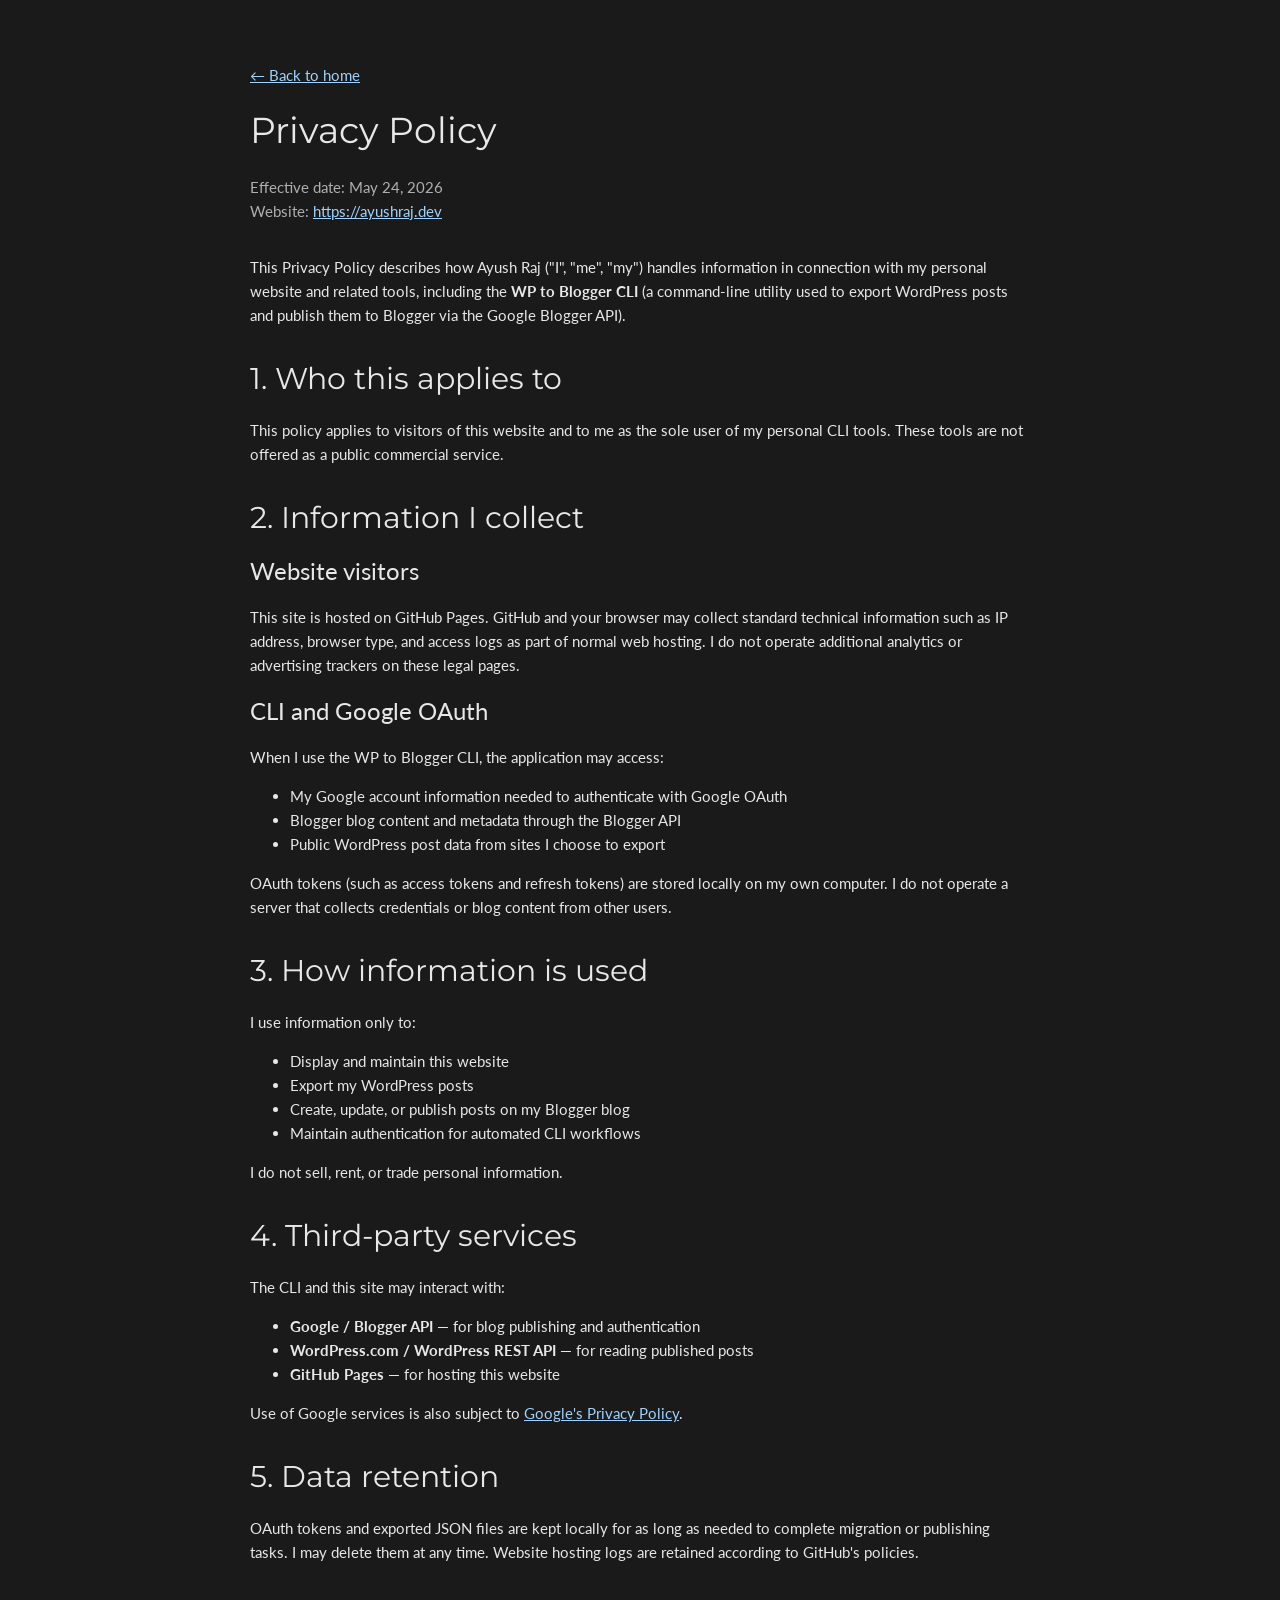
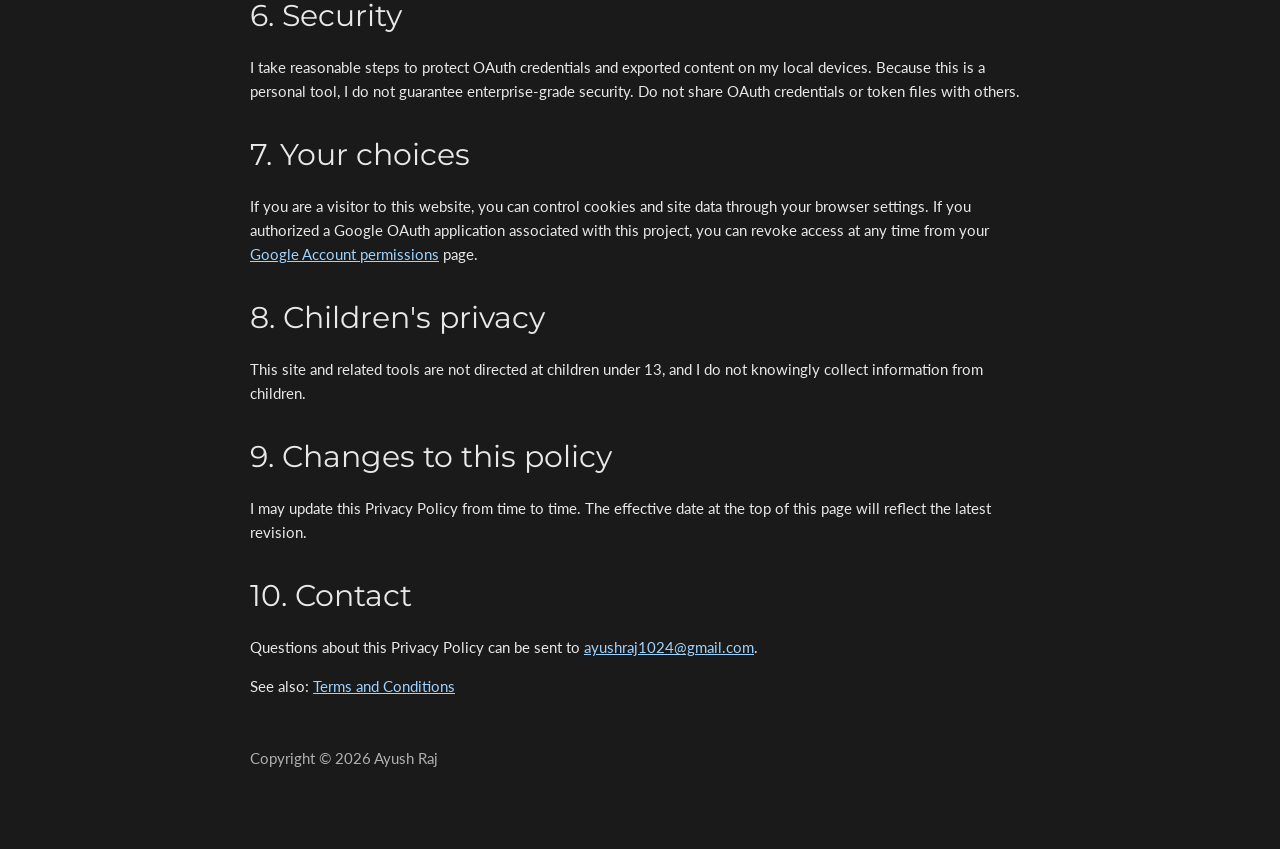
==== privacy-policy.html @ 12205f0f "Add privacy policy and terms and conditions" ====
<!DOCTYPE html>
<html lang="en">
<head>
  <title>Privacy Policy | Ayush Raj</title>
  <meta charset="UTF-8">
  <meta name="viewport" content="width=device-width, initial-scale=1">
  <link rel="stylesheet" href="https://www.w3schools.com/w3css/4/w3.css">
  <link rel="stylesheet" href="https://fonts.googleapis.com/css?family=Lato">
  <link rel="stylesheet" href="https://fonts.googleapis.com/css?family=Montserrat">
  <style>
    body, h1, h2, h3, p, li { font-family: "Lato", sans-serif; }
    h1, h2 { font-family: "Montserrat", sans-serif; }
    body { background-color: #191A19; color: #e8e8e8; line-height: 1.6; }
    a { color: #9fd3ff; }
    .legal-page { max-width: 820px; margin: 0 auto; padding: 48px 20px 64px; }
    .legal-meta { color: #b0b0b0; margin-bottom: 32px; }
    .legal-section { margin-top: 28px; }
  </style>
</head>
<body>
  <main class="legal-page">
    <p><a href="index.html">← Back to home</a></p>

    <h1>Privacy Policy</h1>
    <p class="legal-meta">
      Effective date: May 24, 2026<br>
      Website: <a href="https://ayushraj.dev">https://ayushraj.dev</a>
    </p>

    <p>
      This Privacy Policy describes how Ayush Raj ("I", "me", "my") handles information
      in connection with my personal website and related tools, including the
      <strong>WP to Blogger CLI</strong> (a command-line utility used to export WordPress
      posts and publish them to Blogger via the Google Blogger API).
    </p>

    <section class="legal-section">
      <h2>1. Who this applies to</h2>
      <p>
        This policy applies to visitors of this website and to me as the sole user of my
        personal CLI tools. These tools are not offered as a public commercial service.
      </p>
    </section>

    <section class="legal-section">
      <h2>2. Information I collect</h2>
      <h3>Website visitors</h3>
      <p>
        This site is hosted on GitHub Pages. GitHub and your browser may collect standard
        technical information such as IP address, browser type, and access logs as part of
        normal web hosting. I do not operate additional analytics or advertising trackers
        on these legal pages.
      </p>

      <h3>CLI and Google OAuth</h3>
      <p>
        When I use the WP to Blogger CLI, the application may access:
      </p>
      <ul>
        <li>My Google account information needed to authenticate with Google OAuth</li>
        <li>Blogger blog content and metadata through the Blogger API</li>
        <li>Public WordPress post data from sites I choose to export</li>
      </ul>
      <p>
        OAuth tokens (such as access tokens and refresh tokens) are stored locally on my
        own computer. I do not operate a server that collects credentials or blog content
        from other users.
      </p>
    </section>

    <section class="legal-section">
      <h2>3. How information is used</h2>
      <p>I use information only to:</p>
      <ul>
        <li>Display and maintain this website</li>
        <li>Export my WordPress posts</li>
        <li>Create, update, or publish posts on my Blogger blog</li>
        <li>Maintain authentication for automated CLI workflows</li>
      </ul>
      <p>I do not sell, rent, or trade personal information.</p>
    </section>

    <section class="legal-section">
      <h2>4. Third-party services</h2>
      <p>The CLI and this site may interact with:</p>
      <ul>
        <li><strong>Google / Blogger API</strong> — for blog publishing and authentication</li>
        <li><strong>WordPress.com / WordPress REST API</strong> — for reading published posts</li>
        <li><strong>GitHub Pages</strong> — for hosting this website</li>
      </ul>
      <p>
        Use of Google services is also subject to
        <a href="https://policies.google.com/privacy">Google's Privacy Policy</a>.
      </p>
    </section>

    <section class="legal-section">
      <h2>5. Data retention</h2>
      <p>
        OAuth tokens and exported JSON files are kept locally for as long as needed to
        complete migration or publishing tasks. I may delete them at any time. Website
        hosting logs are retained according to GitHub's policies.
      </p>
    </section>

    <section class="legal-section">
      <h2>6. Security</h2>
      <p>
        I take reasonable steps to protect OAuth credentials and exported content on my
        local devices. Because this is a personal tool, I do not guarantee enterprise-grade
        security. Do not share OAuth credentials or token files with others.
      </p>
    </section>

    <section class="legal-section">
      <h2>7. Your choices</h2>
      <p>
        If you are a visitor to this website, you can control cookies and site data through
        your browser settings. If you authorized a Google OAuth application associated with
        this project, you can revoke access at any time from your
        <a href="https://myaccount.google.com/permissions">Google Account permissions</a>
        page.
      </p>
    </section>

    <section class="legal-section">
      <h2>8. Children's privacy</h2>
      <p>
        This site and related tools are not directed at children under 13, and I do not
        knowingly collect information from children.
      </p>
    </section>

    <section class="legal-section">
      <h2>9. Changes to this policy</h2>
      <p>
        I may update this Privacy Policy from time to time. The effective date at the top
        of this page will reflect the latest revision.
      </p>
    </section>

    <section class="legal-section">
      <h2>10. Contact</h2>
      <p>
        Questions about this Privacy Policy can be sent to
        <a href="mailto:ayushraj1024@gmail.com">ayushraj1024@gmail.com</a>.
      </p>
      <p>
        See also: <a href="terms-and-conditions.html">Terms and Conditions</a>
      </p>
    </section>

    <footer style="margin-top: 48px; color: #b0b0b0;">
      <p>Copyright © 2026 Ayush Raj</p>
    </footer>
  </main>
</body>
</html>
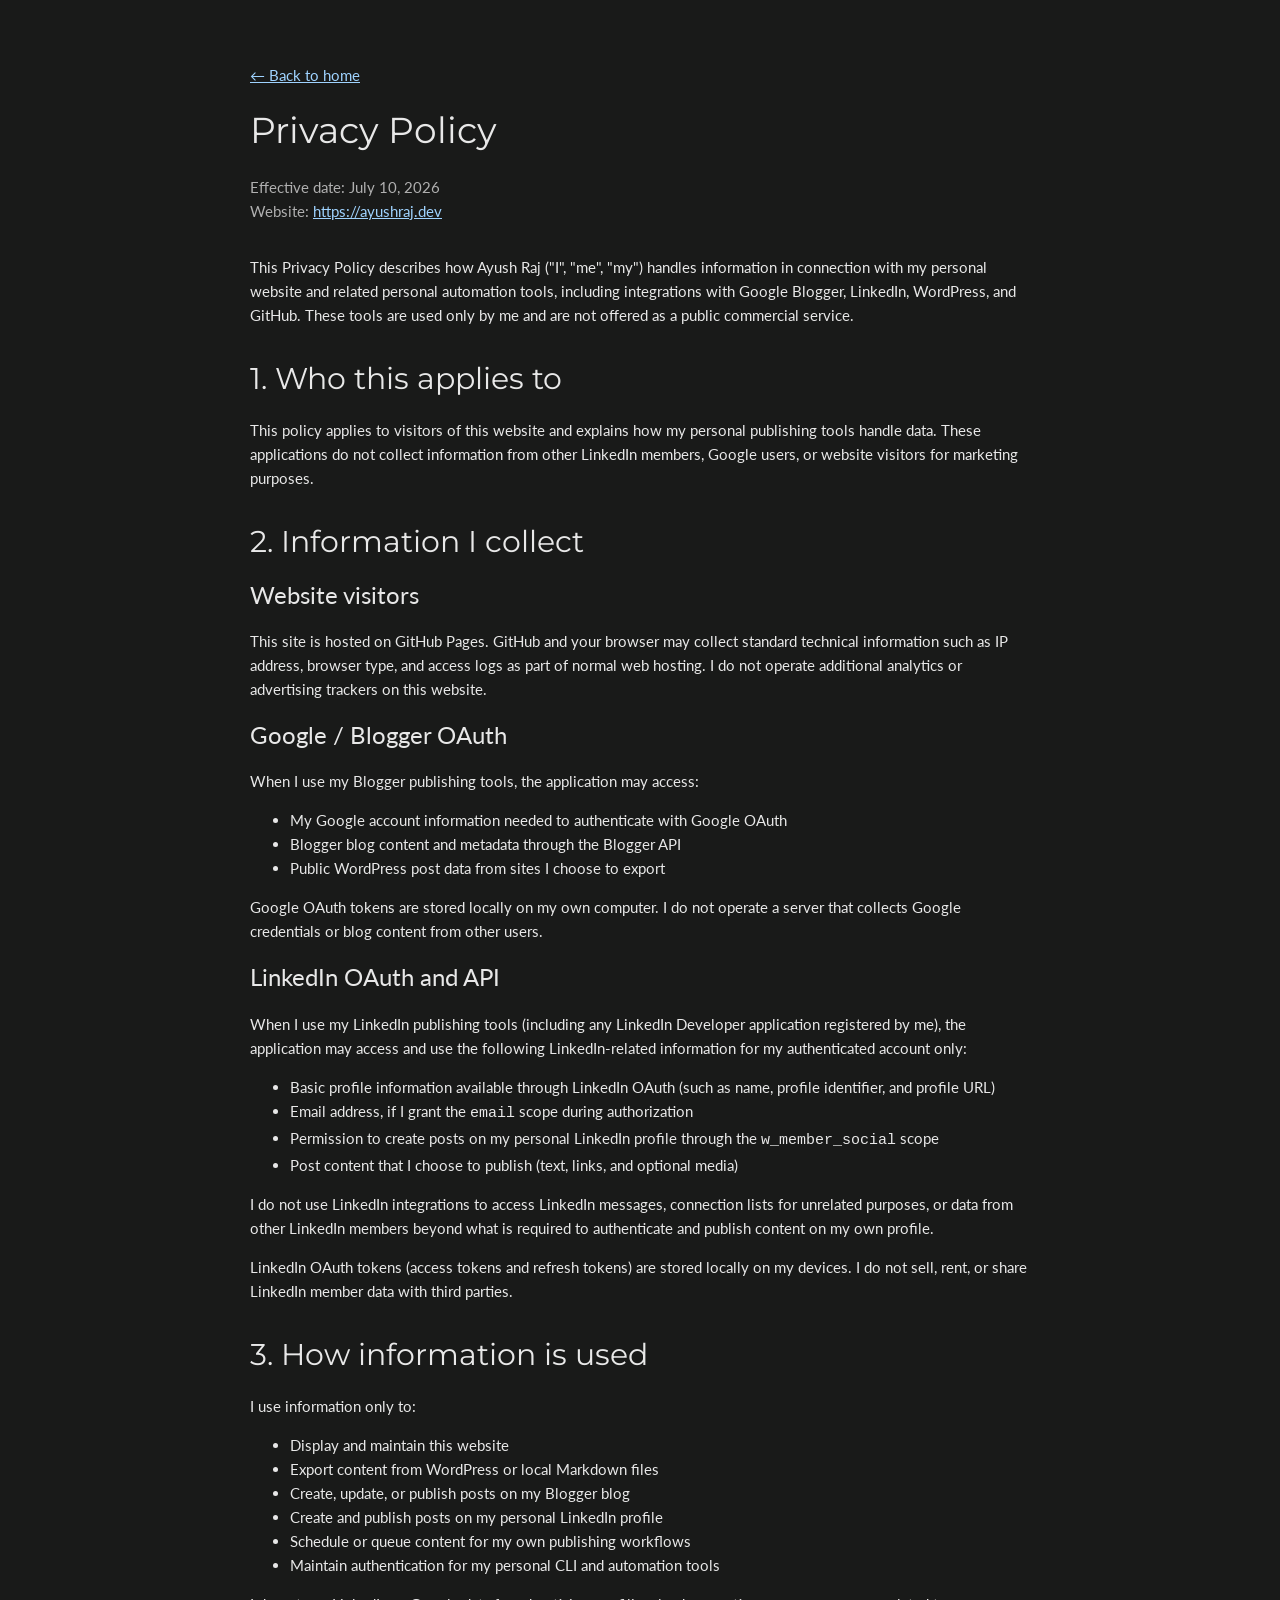
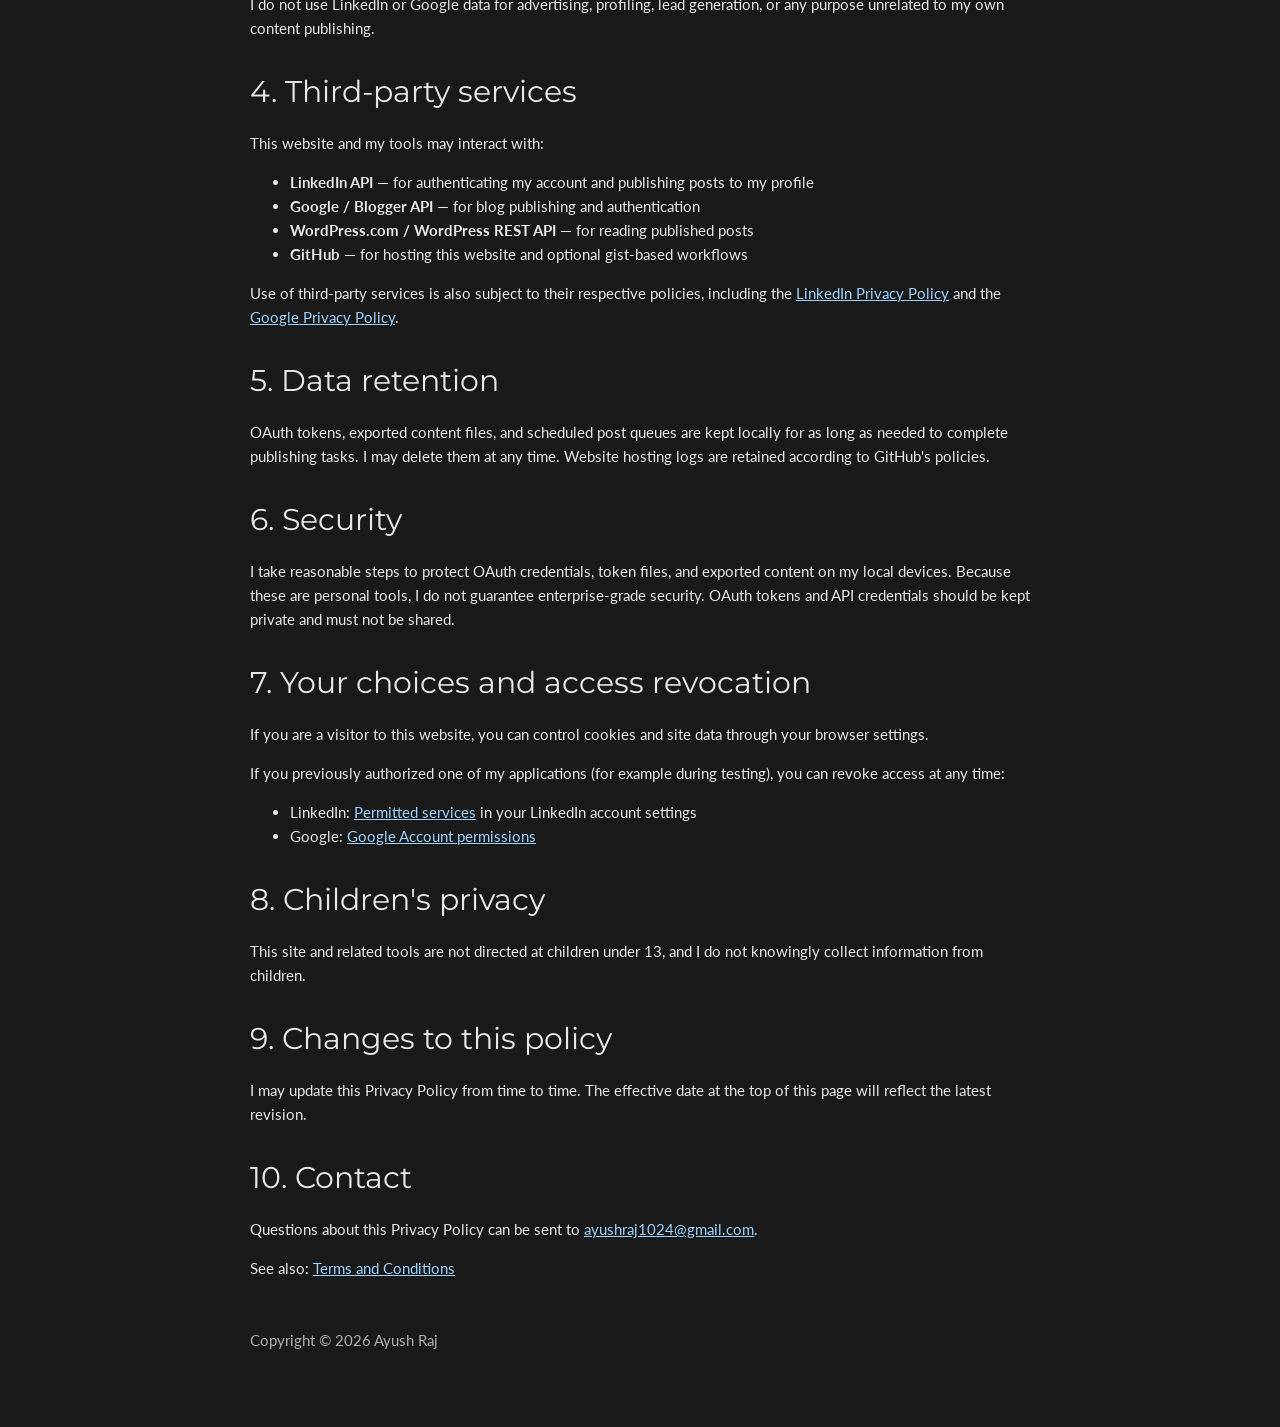
==== commit ff577067: "Update privacy policy for LinkedIn app integration" ====
--- a/privacy-policy.html
+++ b/privacy-policy.html
@@ -23,38 +23,40 @@
 
     <h1>Privacy Policy</h1>
     <p class="legal-meta">
-      Effective date: May 24, 2026<br>
+      Effective date: July 10, 2026<br>
       Website: <a href="https://ayushraj.dev">https://ayushraj.dev</a>
     </p>
 
     <p>
       This Privacy Policy describes how Ayush Raj ("I", "me", "my") handles information
-      in connection with my personal website and related tools, including the
-      <strong>WP to Blogger CLI</strong> (a command-line utility used to export WordPress
-      posts and publish them to Blogger via the Google Blogger API).
+      in connection with my personal website and related personal automation tools,
+      including integrations with Google Blogger, LinkedIn, WordPress, and GitHub.
+      These tools are used only by me and are not offered as a public commercial service.
     </p>
 
     <section class="legal-section">
       <h2>1. Who this applies to</h2>
       <p>
-        This policy applies to visitors of this website and to me as the sole user of my
-        personal CLI tools. These tools are not offered as a public commercial service.
+        This policy applies to visitors of this website and explains how my personal
+        publishing tools handle data. These applications do not collect information from
+        other LinkedIn members, Google users, or website visitors for marketing purposes.
       </p>
     </section>
 
     <section class="legal-section">
       <h2>2. Information I collect</h2>
+
       <h3>Website visitors</h3>
       <p>
         This site is hosted on GitHub Pages. GitHub and your browser may collect standard
         technical information such as IP address, browser type, and access logs as part of
         normal web hosting. I do not operate additional analytics or advertising trackers
-        on these legal pages.
-      </p>
-
-      <h3>CLI and Google OAuth</h3>
-      <p>
-        When I use the WP to Blogger CLI, the application may access:
+        on this website.
+      </p>
+
+      <h3>Google / Blogger OAuth</h3>
+      <p>
+        When I use my Blogger publishing tools, the application may access:
       </p>
       <ul>
         <li>My Google account information needed to authenticate with Google OAuth</li>
@@ -62,9 +64,30 @@
         <li>Public WordPress post data from sites I choose to export</li>
       </ul>
       <p>
-        OAuth tokens (such as access tokens and refresh tokens) are stored locally on my
-        own computer. I do not operate a server that collects credentials or blog content
-        from other users.
+        Google OAuth tokens are stored locally on my own computer. I do not operate a
+        server that collects Google credentials or blog content from other users.
+      </p>
+
+      <h3>LinkedIn OAuth and API</h3>
+      <p>
+        When I use my LinkedIn publishing tools (including any LinkedIn Developer
+        application registered by me), the application may access and use the following
+        LinkedIn-related information for my authenticated account only:
+      </p>
+      <ul>
+        <li>Basic profile information available through LinkedIn OAuth (such as name, profile identifier, and profile URL)</li>
+        <li>Email address, if I grant the <code>email</code> scope during authorization</li>
+        <li>Permission to create posts on my personal LinkedIn profile through the <code>w_member_social</code> scope</li>
+        <li>Post content that I choose to publish (text, links, and optional media)</li>
+      </ul>
+      <p>
+        I do not use LinkedIn integrations to access LinkedIn messages, connection lists
+        for unrelated purposes, or data from other LinkedIn members beyond what is required
+        to authenticate and publish content on my own profile.
+      </p>
+      <p>
+        LinkedIn OAuth tokens (access tokens and refresh tokens) are stored locally on
+        my devices. I do not sell, rent, or share LinkedIn member data with third parties.
       </p>
     </section>
 
@@ -73,54 +96,74 @@
       <p>I use information only to:</p>
       <ul>
         <li>Display and maintain this website</li>
-        <li>Export my WordPress posts</li>
+        <li>Export content from WordPress or local Markdown files</li>
         <li>Create, update, or publish posts on my Blogger blog</li>
-        <li>Maintain authentication for automated CLI workflows</li>
-      </ul>
-      <p>I do not sell, rent, or trade personal information.</p>
+        <li>Create and publish posts on my personal LinkedIn profile</li>
+        <li>Schedule or queue content for my own publishing workflows</li>
+        <li>Maintain authentication for my personal CLI and automation tools</li>
+      </ul>
+      <p>
+        I do not use LinkedIn or Google data for advertising, profiling, lead generation,
+        or any purpose unrelated to my own content publishing.
+      </p>
     </section>
 
     <section class="legal-section">
       <h2>4. Third-party services</h2>
-      <p>The CLI and this site may interact with:</p>
-      <ul>
+      <p>This website and my tools may interact with:</p>
+      <ul>
+        <li><strong>LinkedIn API</strong> — for authenticating my account and publishing posts to my profile</li>
         <li><strong>Google / Blogger API</strong> — for blog publishing and authentication</li>
         <li><strong>WordPress.com / WordPress REST API</strong> — for reading published posts</li>
-        <li><strong>GitHub Pages</strong> — for hosting this website</li>
-      </ul>
-      <p>
-        Use of Google services is also subject to
-        <a href="https://policies.google.com/privacy">Google's Privacy Policy</a>.
+        <li><strong>GitHub</strong> — for hosting this website and optional gist-based workflows</li>
+      </ul>
+      <p>
+        Use of third-party services is also subject to their respective policies, including
+        the <a href="https://www.linkedin.com/legal/privacy-policy">LinkedIn Privacy Policy</a>
+        and the <a href="https://policies.google.com/privacy">Google Privacy Policy</a>.
       </p>
     </section>
 
     <section class="legal-section">
       <h2>5. Data retention</h2>
       <p>
-        OAuth tokens and exported JSON files are kept locally for as long as needed to
-        complete migration or publishing tasks. I may delete them at any time. Website
-        hosting logs are retained according to GitHub's policies.
+        OAuth tokens, exported content files, and scheduled post queues are kept locally
+        for as long as needed to complete publishing tasks. I may delete them at any time.
+        Website hosting logs are retained according to GitHub's policies.
       </p>
     </section>
 
     <section class="legal-section">
       <h2>6. Security</h2>
       <p>
-        I take reasonable steps to protect OAuth credentials and exported content on my
-        local devices. Because this is a personal tool, I do not guarantee enterprise-grade
-        security. Do not share OAuth credentials or token files with others.
-      </p>
-    </section>
-
-    <section class="legal-section">
-      <h2>7. Your choices</h2>
+        I take reasonable steps to protect OAuth credentials, token files, and exported
+        content on my local devices. Because these are personal tools, I do not guarantee
+        enterprise-grade security. OAuth tokens and API credentials should be kept private
+        and must not be shared.
+      </p>
+    </section>
+
+    <section class="legal-section">
+      <h2>7. Your choices and access revocation</h2>
       <p>
         If you are a visitor to this website, you can control cookies and site data through
-        your browser settings. If you authorized a Google OAuth application associated with
-        this project, you can revoke access at any time from your
-        <a href="https://myaccount.google.com/permissions">Google Account permissions</a>
-        page.
-      </p>
+        your browser settings.
+      </p>
+      <p>
+        If you previously authorized one of my applications (for example during testing),
+        you can revoke access at any time:
+      </p>
+      <ul>
+        <li>
+          LinkedIn:
+          <a href="https://www.linkedin.com/psettings/permitted-services">Permitted services</a>
+          in your LinkedIn account settings
+        </li>
+        <li>
+          Google:
+          <a href="https://myaccount.google.com/permissions">Google Account permissions</a>
+        </li>
+      </ul>
     </section>
 
     <section class="legal-section">
